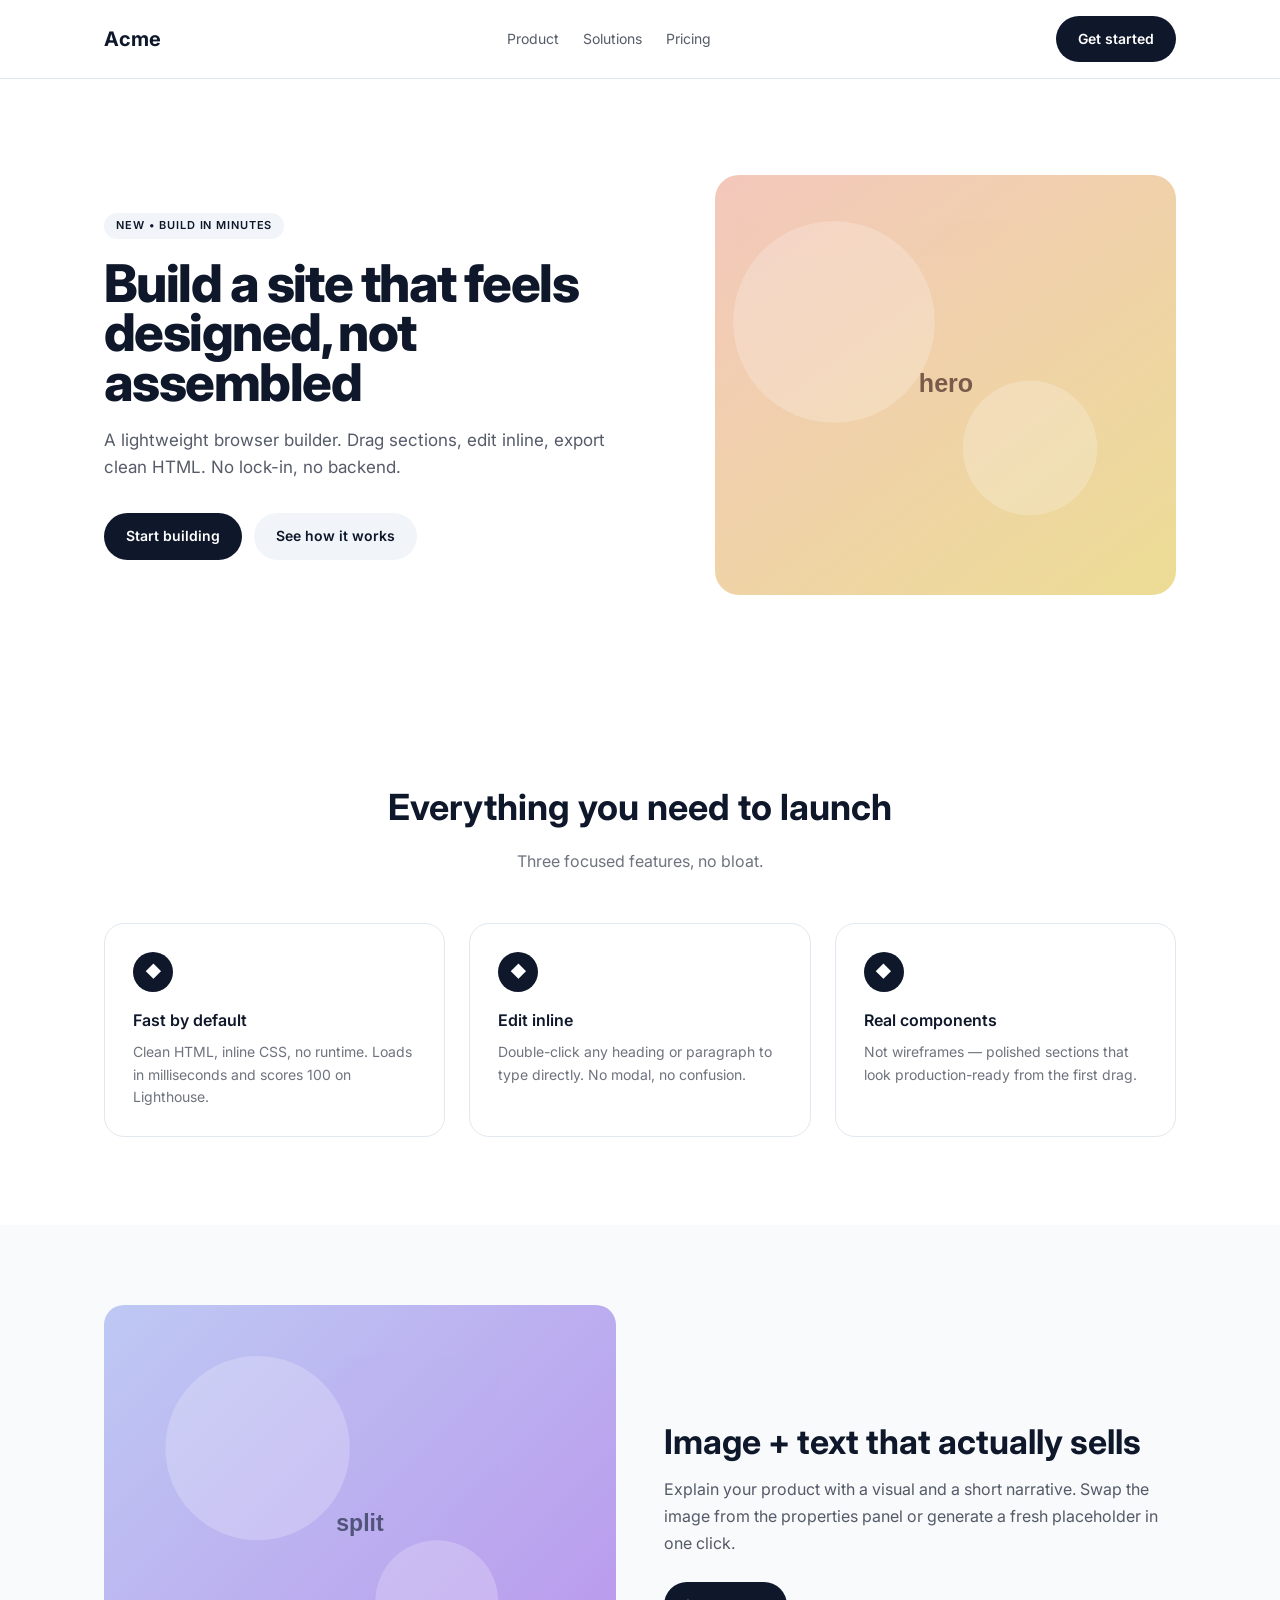
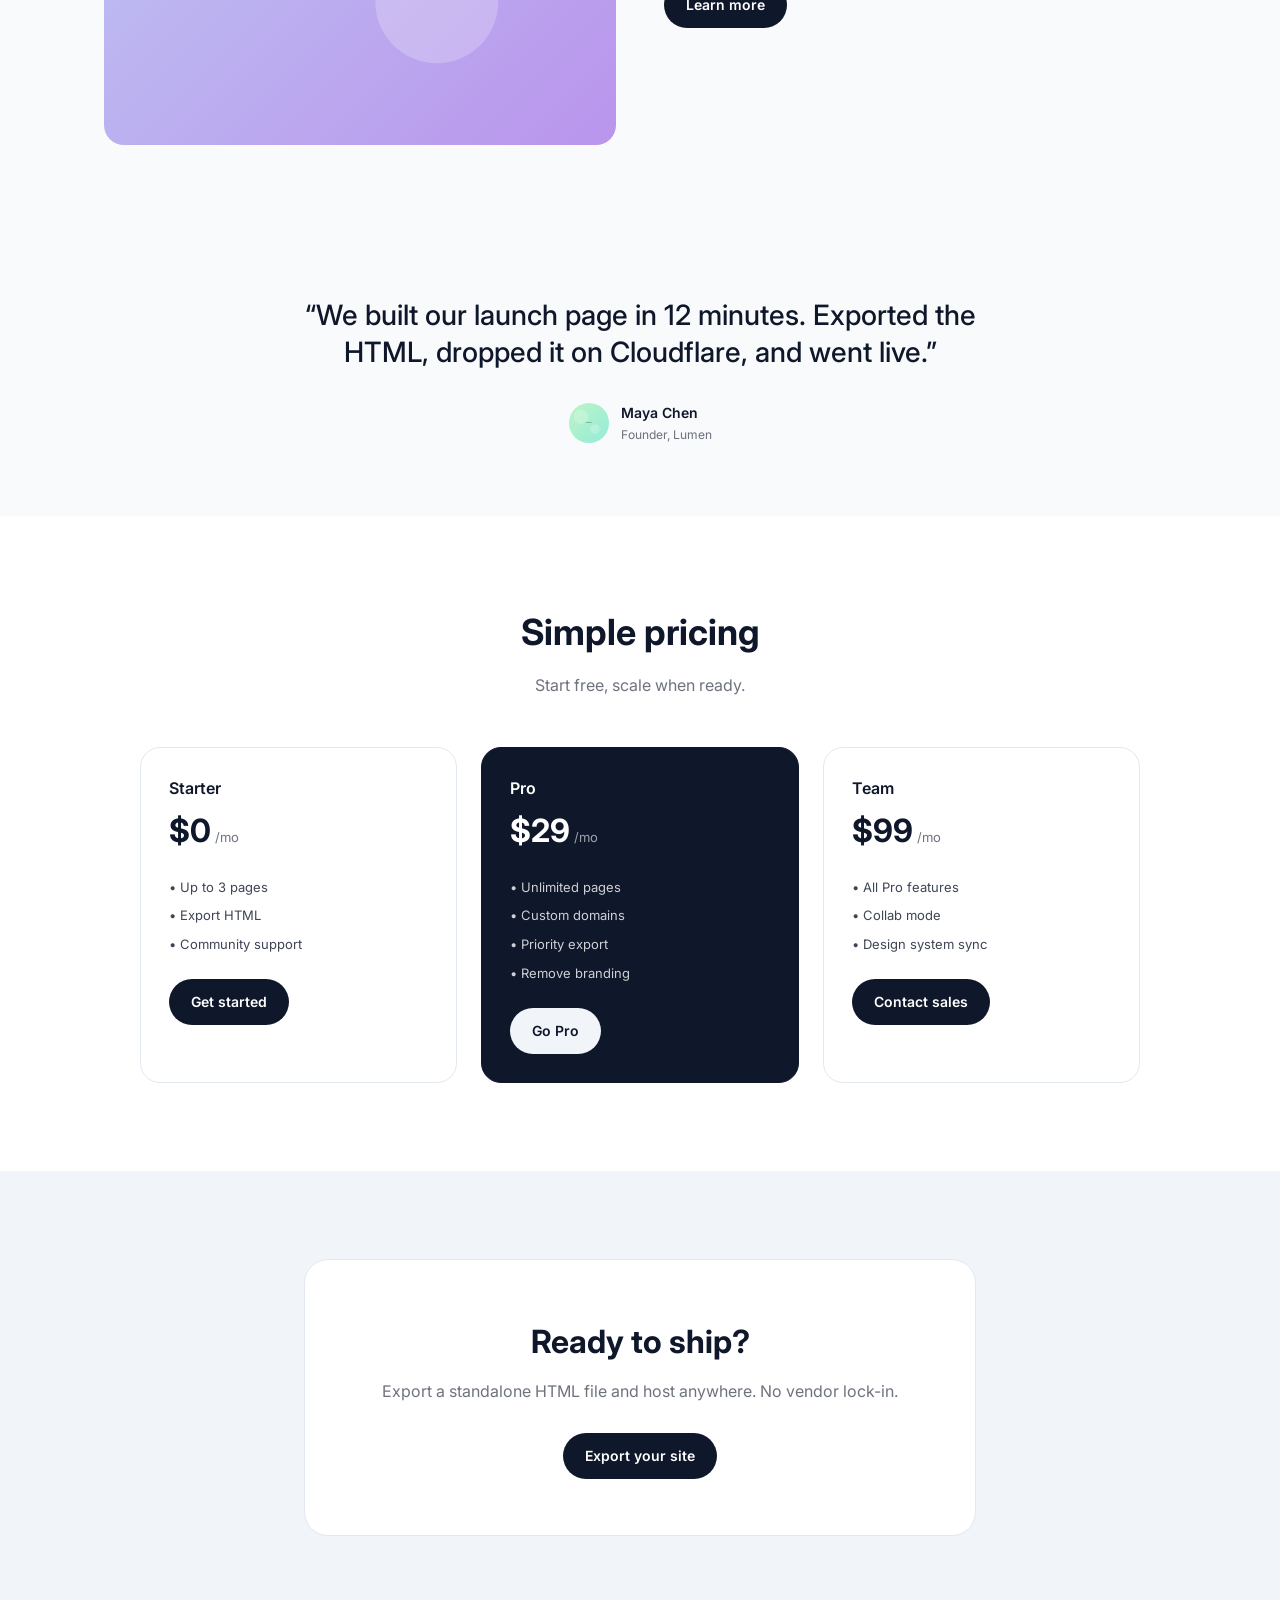
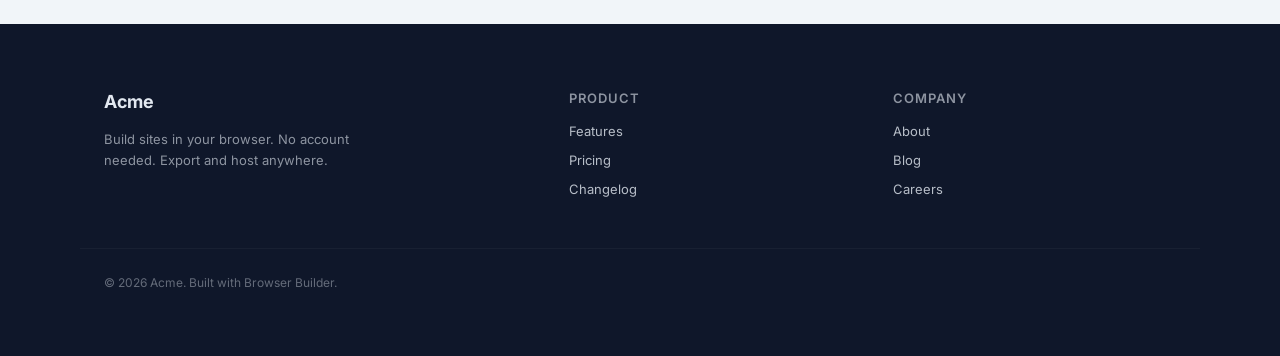
==== index.html @ eb24d0b0 "Link index.js script to index.html" ====
<!DOCTYPE html>
<html lang="en">
<head>
<meta charset="UTF-8"><meta name="viewport" content="width=device-width, initial-scale=1">
<title>Acme</title>
<link href="https://fonts.googleapis.com/css2?family=Inter:wght@400;600;700;800&display=swap" rel="stylesheet">
<style>
*{box-sizing:border-box} body{margin:0;font-family:Inter, system-ui, -apple-system, sans-serif;color:#0f172a;background:#fff;line-height:1.6;-webkit-font-smoothing:antialiased}
img{max-width:100%} a{color:inherit;text-decoration:none}
@media(max-width:768px){ .grid-2{grid-template-columns:1fr !important} .grid-3{grid-template-columns:1fr !important} }
</style>
</head>
<body>
<header style="background:#ffffff;color:#0f172a;padding:0px 0;border-bottom:1px solid #e2e8f0"><div style="max-width:1120px;margin:0 auto;padding:16px 24px;display:flex;justify-content:space-between;align-items:center"><div style="font-weight:700;font-size:20px">Acme</div><nav style="display:flex;gap:24px;font-size:14px;opacity:.7"><span>Product</span><span>Solutions</span><span>Pricing</span></nav><a href="#" style="display:inline-flex;align-items:center;justify-content:center;padding:12px 22px;border-radius:999px;font-weight:600;font-size:14px;background:#0f172a;color:#fff">Get started</a></div></header>
<section style="background:#ffffff;color:#0f172a;padding:96px 0"><div style="max-width:1120px;margin:0 auto;padding:0 24px"><div style="display:grid;grid-template-columns:1.1fr 0.9fr;gap:48px;align-items:center" class="grid-2"><div><div style="display:inline-flex;background:#f1f5f9;padding:4px 12px;border-radius:999px;font-size:11px;font-weight:600;letter-spacing:.08em;text-transform:uppercase;margin-bottom:20px">New • Build in minutes</div><h1 style="font-size:52px;line-height:.95;font-weight:800;letter-spacing:-0.03em;margin:0 0 20px">Build a site that feels designed, not assembled</h1><p style="font-size:17px;line-height:1.6;opacity:.7;margin:0 0 32px;max-width:520px">A lightweight browser builder. Drag sections, edit inline, export clean HTML. No lock-in, no backend.</p><div style="display:flex;gap:12px"><a href="#" style="display:inline-flex;align-items:center;justify-content:center;padding:12px 22px;border-radius:999px;font-weight:600;font-size:14px;background:#0f172a;color:#fff">Start building</a><a href="#" style="display:inline-flex;padding:12px 22px;border-radius:999px;background:#f1f5f9;font-weight:600;font-size:14px">See how it works</a></div></div><div><img src="data:image/svg+xml,%3Csvg%20xmlns%3D'http%3A%2F%2Fwww.w3.org%2F2000%2Fsvg'%20width%3D'960'%20height%3D'720'%20viewBox%3D'0%200%20960%20720'%3E%3Cdefs%3E%3ClinearGradient%20id%3D'g'%20x1%3D'0'%20y1%3D'0'%20x2%3D'1'%20y2%3D'1'%3E%3Cstop%20offset%3D'0%25'%20stop-color%3D'hsl(10%2070%25%2085%25)'%2F%3E%3Cstop%20offset%3D'100%25'%20stop-color%3D'hsl(50%2070%25%2075%25)'%2F%3E%3C%2FlinearGradient%3E%3C%2Fdefs%3E%3Crect%20width%3D'960'%20height%3D'720'%20fill%3D'url(%23g)'%2F%3E%3Cg%20opacity%3D'0.22'%3E%3Ccircle%20cx%3D'288'%20cy%3D'251.99999999999997'%20r%3D'172.79999999999998'%20fill%3D'white'%2F%3E%3Ccircle%20cx%3D'624'%20cy%3D'468'%20r%3D'115.19999999999999'%20fill%3D'white'%2F%3E%3C%2Fg%3E%3Ctext%20x%3D'50%25'%20y%3D'50%25'%20dominant-baseline%3D'middle'%20text-anchor%3D'middle'%20font-family%3D'Inter%2C%20sans-serif'%20font-weight%3D'700'%20font-size%3D'43'%20fill%3D'hsl(10%2030%25%2025%25)'%20opacity%3D'0.75'%3Ehero%3C%2Ftext%3E%3C%2Fsvg%3E" alt="Hero" style="width:100%;height:420px;object-fit:cover;border-radius:24px;display:block"></div></div></div></section>
<section style="background:#ffffff;color:#0f172a;padding:88px 0;text-align:center"><div style="max-width:1120px;margin:0 auto;padding:0 24px"><div style="max-width:720px;margin:0 auto 48px"><h2 style="font-size:36px;font-weight:700;margin:0 0 12px">Everything you need to launch</h2><p style="opacity:.6;margin:0">Three focused features, no bloat.</p></div><div style="display:grid;grid-template-columns:repeat(3,1fr);gap:24px" class="grid-3"><div style="border:1px solid #e2e8f0;border-radius:20px;padding:28px;text-align:left;background:#fff"><div style="width:40px;height:40px;border-radius:999px;background:#0f172a;color:#fff;display:flex;align-items:center;justify-content:center;margin-bottom:16px">◆</div><div style="font-weight:600;margin-bottom:8px">Fast by default</div><div style="font-size:14px;line-height:1.6;opacity:.6">Clean HTML, inline CSS, no runtime. Loads in milliseconds and scores 100 on Lighthouse.</div></div><div style="border:1px solid #e2e8f0;border-radius:20px;padding:28px;text-align:left;background:#fff"><div style="width:40px;height:40px;border-radius:999px;background:#0f172a;color:#fff;display:flex;align-items:center;justify-content:center;margin-bottom:16px">◆</div><div style="font-weight:600;margin-bottom:8px">Edit inline</div><div style="font-size:14px;line-height:1.6;opacity:.6">Double-click any heading or paragraph to type directly. No modal, no confusion.</div></div><div style="border:1px solid #e2e8f0;border-radius:20px;padding:28px;text-align:left;background:#fff"><div style="width:40px;height:40px;border-radius:999px;background:#0f172a;color:#fff;display:flex;align-items:center;justify-content:center;margin-bottom:16px">◆</div><div style="font-weight:600;margin-bottom:8px">Real components</div><div style="font-size:14px;line-height:1.6;opacity:.6">Not wireframes — polished sections that look production-ready from the first drag.</div></div></div></div></section>
<section style="background:#f8fafc;color:#0f172a;padding:80px 0"><div style="max-width:1120px;margin:0 auto;padding:0 24px"><div style="display:grid;grid-template-columns:1fr 1fr;gap:48px;align-items:center" class="grid-2"><img src="data:image/svg+xml,%3Csvg%20xmlns%3D'http%3A%2F%2Fwww.w3.org%2F2000%2Fsvg'%20width%3D'800'%20height%3D'800'%20viewBox%3D'0%200%20800%20800'%3E%3Cdefs%3E%3ClinearGradient%20id%3D'g'%20x1%3D'0'%20y1%3D'0'%20x2%3D'1'%20y2%3D'1'%3E%3Cstop%20offset%3D'0%25'%20stop-color%3D'hsl(226%2070%25%2085%25)'%2F%3E%3Cstop%20offset%3D'100%25'%20stop-color%3D'hsl(266%2070%25%2075%25)'%2F%3E%3C%2FlinearGradient%3E%3C%2Fdefs%3E%3Crect%20width%3D'800'%20height%3D'800'%20fill%3D'url(%23g)'%2F%3E%3Cg%20opacity%3D'0.22'%3E%3Ccircle%20cx%3D'240'%20cy%3D'280'%20r%3D'144'%20fill%3D'white'%2F%3E%3Ccircle%20cx%3D'520'%20cy%3D'520'%20r%3D'96'%20fill%3D'white'%2F%3E%3C%2Fg%3E%3Ctext%20x%3D'50%25'%20y%3D'50%25'%20dominant-baseline%3D'middle'%20text-anchor%3D'middle'%20font-family%3D'Inter%2C%20sans-serif'%20font-weight%3D'700'%20font-size%3D'36'%20fill%3D'hsl(226%2030%25%2025%25)'%20opacity%3D'0.75'%3Esplit%3C%2Ftext%3E%3C%2Fsvg%3E" alt="Image + text that actually sells" style="width:100%;height:440px;object-fit:cover;border-radius:20px"><div><h2 style="font-size:34px;font-weight:700;line-height:1.1;margin:0 0 16px">Image + text that actually sells</h2><p style="font-size:16px;line-height:1.7;opacity:.7;margin:0 0 24px">Explain your product with a visual and a short narrative. Swap the image from the properties panel or generate a fresh placeholder in one click.</p><a href="#" style="display:inline-flex;align-items:center;justify-content:center;padding:12px 22px;border-radius:999px;font-weight:600;font-size:14px;background:#0f172a;color:#fff">Learn more</a></div></div></div></section>
<section style="background:#f8fafc;color:#0f172a;padding:72px 0;text-align:center"><div style="max-width:720px;margin:0 auto;padding:0 24px"><div style="font-size:28px;line-height:1.3;font-weight:500;margin-bottom:32px">“We built our launch page in 12 minutes. Exported the HTML, dropped it on Cloudflare, and went live.”</div><div style="display:flex;align-items:center;justify-content:center;gap:12px"><img src="data:image/svg+xml,%3Csvg%20xmlns%3D'http%3A%2F%2Fwww.w3.org%2F2000%2Fsvg'%20width%3D'200'%20height%3D'200'%20viewBox%3D'0%200%20200%20200'%3E%3Cdefs%3E%3ClinearGradient%20id%3D'g'%20x1%3D'0'%20y1%3D'0'%20x2%3D'1'%20y2%3D'1'%3E%3Cstop%20offset%3D'0%25'%20stop-color%3D'hsl(128%2070%25%2085%25)'%2F%3E%3Cstop%20offset%3D'100%25'%20stop-color%3D'hsl(168%2070%25%2075%25)'%2F%3E%3C%2FlinearGradient%3E%3C%2Fdefs%3E%3Crect%20width%3D'200'%20height%3D'200'%20fill%3D'url(%23g)'%2F%3E%3Cg%20opacity%3D'0.22'%3E%3Ccircle%20cx%3D'60'%20cy%3D'70'%20r%3D'36'%20fill%3D'white'%2F%3E%3Ccircle%20cx%3D'130'%20cy%3D'130'%20r%3D'24'%20fill%3D'white'%2F%3E%3C%2Fg%3E%3Ctext%20x%3D'50%25'%20y%3D'50%25'%20dominant-baseline%3D'middle'%20text-anchor%3D'middle'%20font-family%3D'Inter%2C%20sans-serif'%20font-weight%3D'700'%20font-size%3D'9'%20fill%3D'hsl(128%2030%25%2025%25)'%20opacity%3D'0.75'%3Eavatar1%3C%2Ftext%3E%3C%2Fsvg%3E" style="width:40px;height:40px;border-radius:999px;object-fit:cover"><div style="text-align:left"><div style="font-weight:600;font-size:14px">Maya Chen</div><div style="font-size:12px;opacity:.6">Founder, Lumen</div></div></div></div></section>
<section style="background:#ffffff;color:#0f172a;padding:88px 0;text-align:center"><div style="max-width:1120px;margin:0 auto;padding:0 24px"><div style="max-width:640px;margin:0 auto 48px"><h2 style="font-size:36px;font-weight:700;margin:0 0 12px">Simple pricing</h2><p style="opacity:.6;margin:0">Start free, scale when ready.</p></div><div style="display:grid;grid-template-columns:repeat(3,1fr);gap:24px;max-width:1000px;margin:0 auto" class="grid-3"><div style="border-radius:20px;border:1px solid #e2e8f0;padding:28px;text-align:left;background:#fff"><div style="font-weight:600;margin-bottom:4px">Starter</div><div style="display:flex;align-items:baseline;gap:4px;margin-bottom:20px"><span style="font-size:32px;font-weight:700">$0</span><span style="font-size:13px;opacity:.6">/mo</span></div><ul style="list-style:none;padding:0;margin:0 0 24px;display:grid;gap:8px"><li style="font-size:13px;display:flex;gap:8px;opacity:.8">• Up to 3 pages</li><li style="font-size:13px;display:flex;gap:8px;opacity:.8">• Export HTML</li><li style="font-size:13px;display:flex;gap:8px;opacity:.8">• Community support</li></ul><a href="#" style="display:inline-flex;align-items:center;justify-content:center;padding:12px 22px;border-radius:999px;font-weight:600;font-size:14px;background:#0f172a;color:#fff">Get started</a></div><div style="border-radius:20px;border:1px solid #0f172a;padding:28px;text-align:left;background:#0f172a;color:#fff"><div style="font-weight:600;margin-bottom:4px">Pro</div><div style="display:flex;align-items:baseline;gap:4px;margin-bottom:20px"><span style="font-size:32px;font-weight:700">$29</span><span style="font-size:13px;opacity:.6">/mo</span></div><ul style="list-style:none;padding:0;margin:0 0 24px;display:grid;gap:8px"><li style="font-size:13px;display:flex;gap:8px;opacity:.8">• Unlimited pages</li><li style="font-size:13px;display:flex;gap:8px;opacity:.8">• Custom domains</li><li style="font-size:13px;display:flex;gap:8px;opacity:.8">• Priority export</li><li style="font-size:13px;display:flex;gap:8px;opacity:.8">• Remove branding</li></ul><a href="#" style="display:inline-flex;align-items:center;justify-content:center;padding:12px 22px;border-radius:999px;font-weight:600;font-size:14px;background:#f1f5f9;color:#0f172a">Go Pro</a></div><div style="border-radius:20px;border:1px solid #e2e8f0;padding:28px;text-align:left;background:#fff"><div style="font-weight:600;margin-bottom:4px">Team</div><div style="display:flex;align-items:baseline;gap:4px;margin-bottom:20px"><span style="font-size:32px;font-weight:700">$99</span><span style="font-size:13px;opacity:.6">/mo</span></div><ul style="list-style:none;padding:0;margin:0 0 24px;display:grid;gap:8px"><li style="font-size:13px;display:flex;gap:8px;opacity:.8">• All Pro features</li><li style="font-size:13px;display:flex;gap:8px;opacity:.8">• Collab mode</li><li style="font-size:13px;display:flex;gap:8px;opacity:.8">• Design system sync</li></ul><a href="#" style="display:inline-flex;align-items:center;justify-content:center;padding:12px 22px;border-radius:999px;font-weight:600;font-size:14px;background:#0f172a;color:#fff">Contact sales</a></div></div></div></section>
<section style="background:#f1f5f9;color:#0f172a;padding:88px 0;text-align:center"><div style="max-width:720px;margin:0 auto;padding:0 24px"><div style="border:1px solid #e2e8f0;background:#fff;border-radius:24px;padding:56px 40px"><h2 style="font-size:32px;font-weight:700;margin:0 0 12px">Ready to ship?</h2><p style="opacity:.6;margin:0 0 28px">Export a standalone HTML file and host anywhere. No vendor lock-in.</p><a href="#" style="display:inline-flex;align-items:center;justify-content:center;padding:12px 22px;border-radius:999px;font-weight:600;font-size:14px;background:#0f172a;color:#fff">Export your site</a></div></div></section>
<footer style="background:#0f172a;color:#e2e8f0;padding:64px 0"><div style="max-width:1120px;margin:0 auto;padding:0 24px;display:grid;grid-template-columns:1.2fr .8fr .8fr;gap:40px"><div><div style="font-weight:700;font-size:18px;margin-bottom:12px">Acme</div><div style="font-size:13px;opacity:.6;max-width:300px;line-height:1.6">Build sites in your browser. No account needed. Export and host anywhere.</div></div><div><div style="font-weight:600;font-size:13px;text-transform:uppercase;letter-spacing:.08em;opacity:.6;margin-bottom:12px">Product</div><div style="font-size:13px;opacity:.8;display:grid;gap:8px"><span>Features</span><span>Pricing</span><span>Changelog</span></div></div><div><div style="font-weight:600;font-size:13px;text-transform:uppercase;letter-spacing:.08em;opacity:.6;margin-bottom:12px">Company</div><div style="font-size:13px;opacity:.8;display:grid;gap:8px"><span>About</span><span>Blog</span><span>Careers</span></div></div></div><div style="max-width:1120px;margin:0 auto;padding:24px 24px 0;margin-top:48px;border-top:1px solid rgba(255,255,255,.1);font-size:12px;opacity:.4">© 2026 Acme. Built with Browser Builder.</div></footer>
<script src="index.js"></script>
</body>
</html>
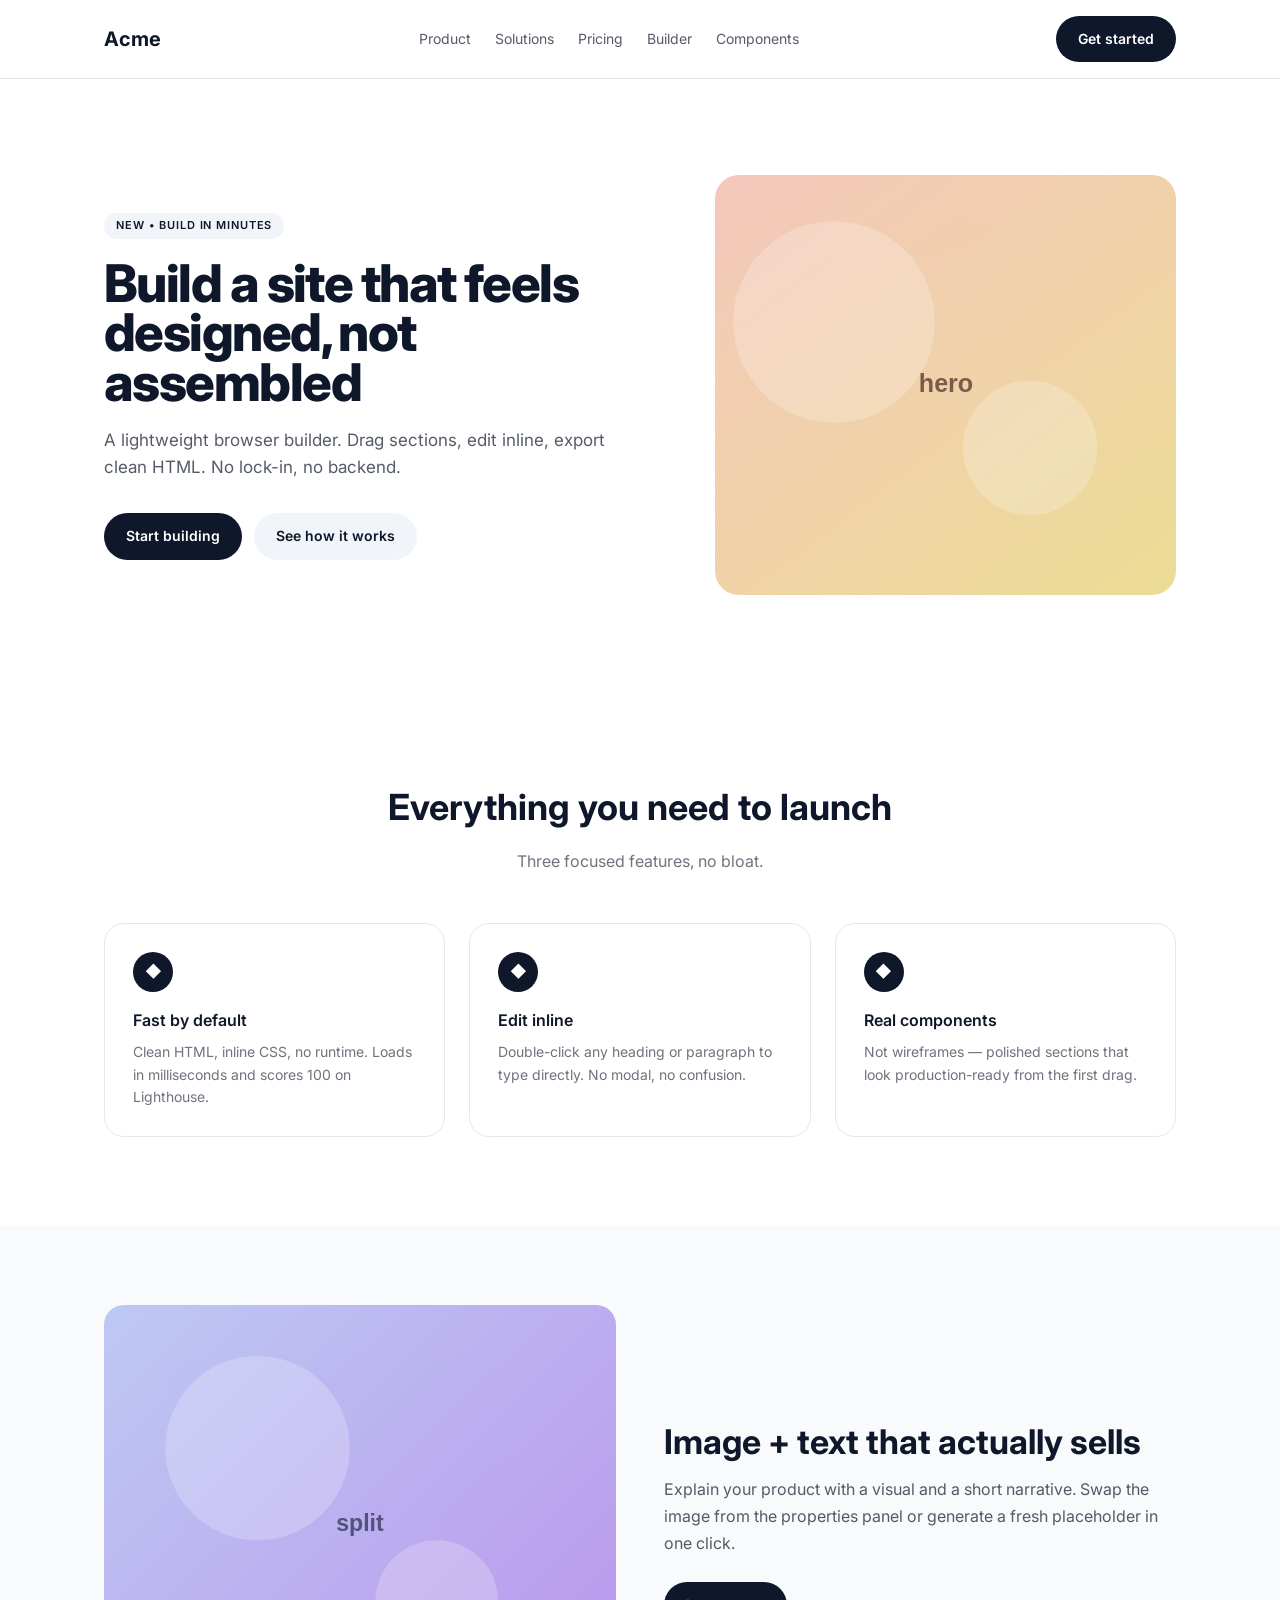
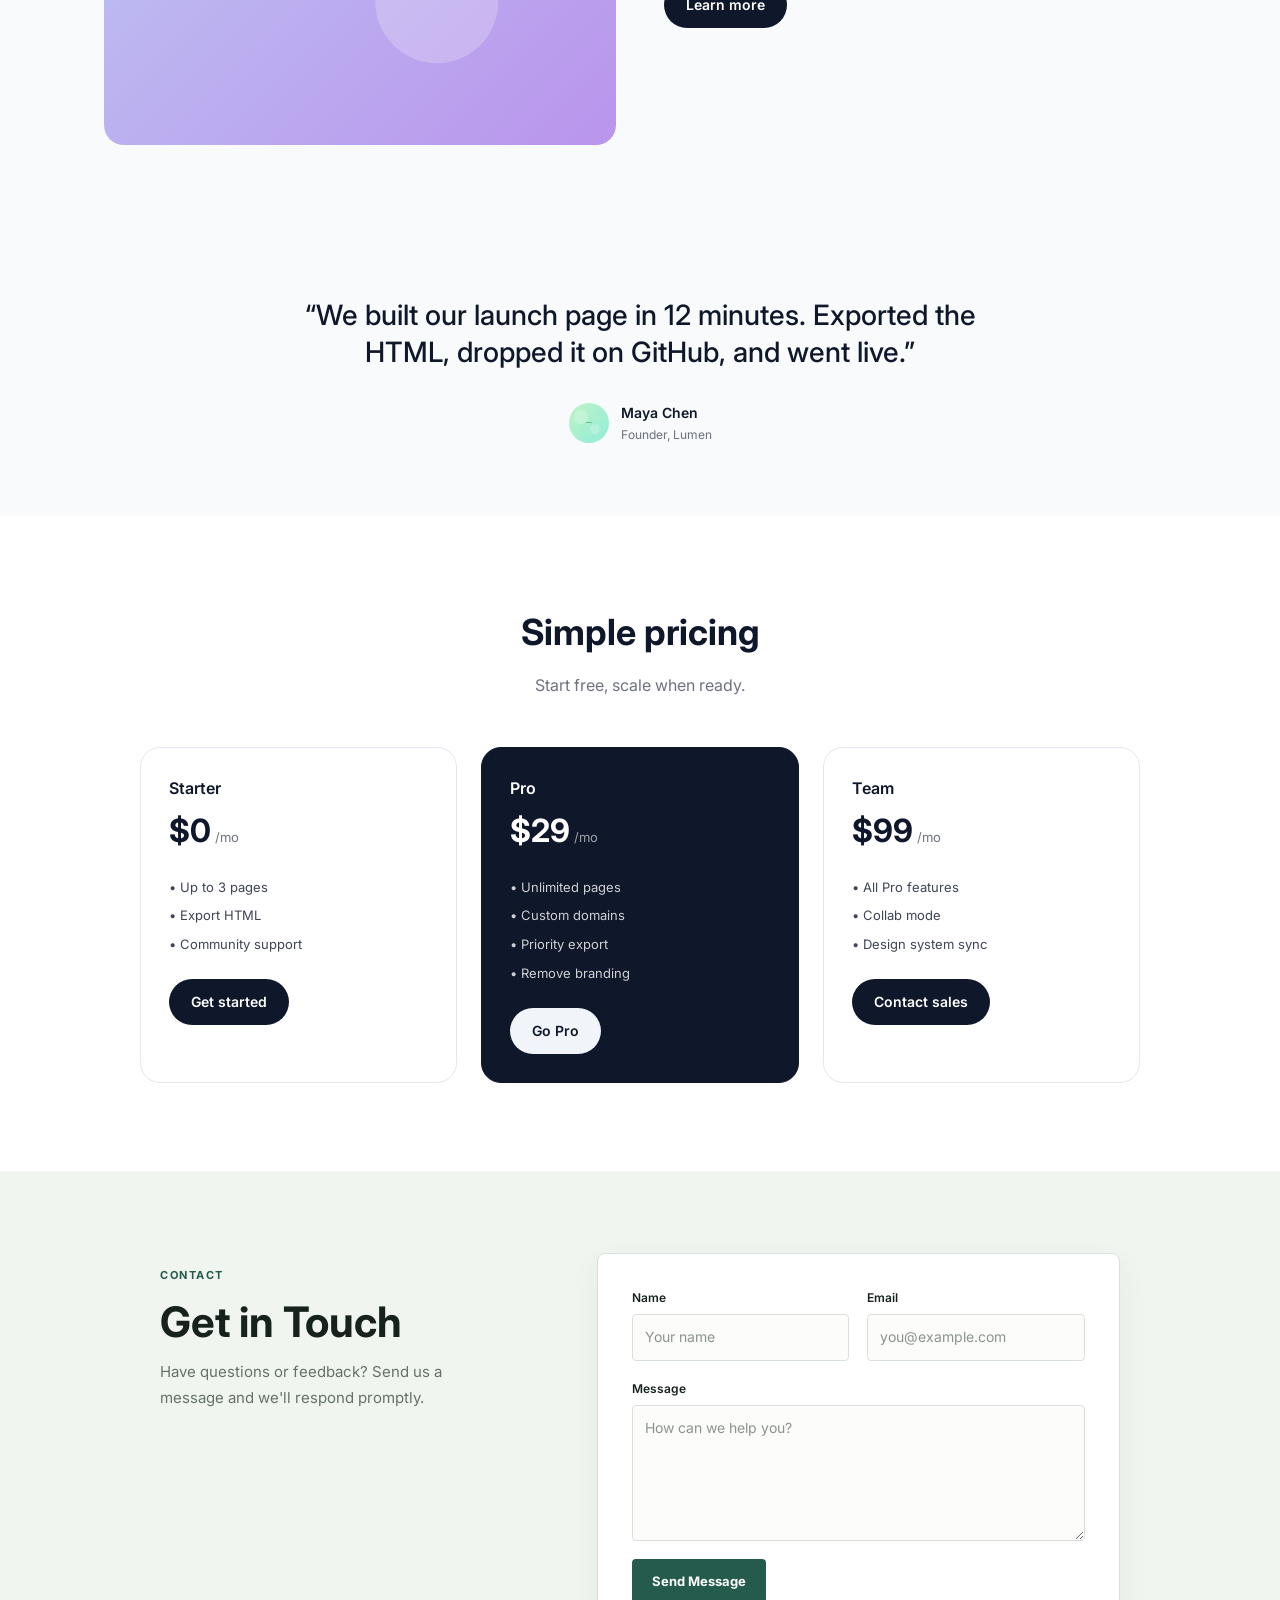
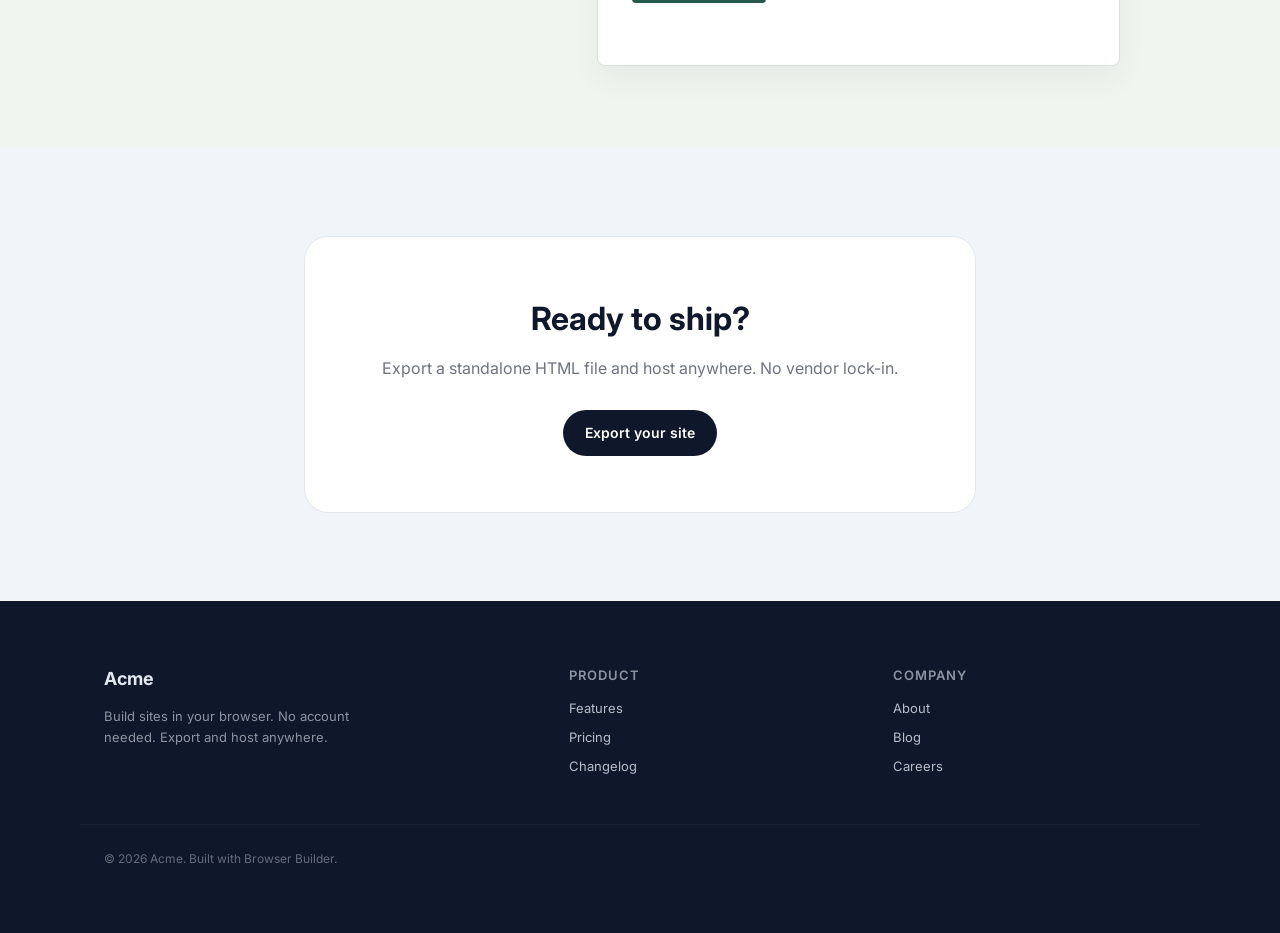
==== commit 9004280d: "Add contact form to landing page" ====
--- a/index.html
+++ b/index.html
@@ -2,8 +2,9 @@
 <html lang="en">
 <head>
 <meta charset="UTF-8"><meta name="viewport" content="width=device-width, initial-scale=1">
-<title>Acme</title>
+<title>Morning Light Solutions Web Builder</title>
 <link href="https://fonts.googleapis.com/css2?family=Inter:wght@400;600;700;800&display=swap" rel="stylesheet">
+<link rel="stylesheet" href="index.css">
 <style>
 *{box-sizing:border-box} body{margin:0;font-family:Inter, system-ui, -apple-system, sans-serif;color:#0f172a;background:#fff;line-height:1.6;-webkit-font-smoothing:antialiased}
 img{max-width:100%} a{color:inherit;text-decoration:none}
@@ -15,8 +16,33 @@
 <section style="background:#ffffff;color:#0f172a;padding:96px 0"><div style="max-width:1120px;margin:0 auto;padding:0 24px"><div style="display:grid;grid-template-columns:1.1fr 0.9fr;gap:48px;align-items:center" class="grid-2"><div><div style="display:inline-flex;background:#f1f5f9;padding:4px 12px;border-radius:999px;font-size:11px;font-weight:600;letter-spacing:.08em;text-transform:uppercase;margin-bottom:20px">New • Build in minutes</div><h1 style="font-size:52px;line-height:.95;font-weight:800;letter-spacing:-0.03em;margin:0 0 20px">Build a site that feels designed, not assembled</h1><p style="font-size:17px;line-height:1.6;opacity:.7;margin:0 0 32px;max-width:520px">A lightweight browser builder. Drag sections, edit inline, export clean HTML. No lock-in, no backend.</p><div style="display:flex;gap:12px"><a href="#" style="display:inline-flex;align-items:center;justify-content:center;padding:12px 22px;border-radius:999px;font-weight:600;font-size:14px;background:#0f172a;color:#fff">Start building</a><a href="#" style="display:inline-flex;padding:12px 22px;border-radius:999px;background:#f1f5f9;font-weight:600;font-size:14px">See how it works</a></div></div><div><img src="data:image/svg+xml,%3Csvg%20xmlns%3D'http%3A%2F%2Fwww.w3.org%2F2000%2Fsvg'%20width%3D'960'%20height%3D'720'%20viewBox%3D'0%200%20960%20720'%3E%3Cdefs%3E%3ClinearGradient%20id%3D'g'%20x1%3D'0'%20y1%3D'0'%20x2%3D'1'%20y2%3D'1'%3E%3Cstop%20offset%3D'0%25'%20stop-color%3D'hsl(10%2070%25%2085%25)'%2F%3E%3Cstop%20offset%3D'100%25'%20stop-color%3D'hsl(50%2070%25%2075%25)'%2F%3E%3C%2FlinearGradient%3E%3C%2Fdefs%3E%3Crect%20width%3D'960'%20height%3D'720'%20fill%3D'url(%23g)'%2F%3E%3Cg%20opacity%3D'0.22'%3E%3Ccircle%20cx%3D'288'%20cy%3D'251.99999999999997'%20r%3D'172.79999999999998'%20fill%3D'white'%2F%3E%3Ccircle%20cx%3D'624'%20cy%3D'468'%20r%3D'115.19999999999999'%20fill%3D'white'%2F%3E%3C%2Fg%3E%3Ctext%20x%3D'50%25'%20y%3D'50%25'%20dominant-baseline%3D'middle'%20text-anchor%3D'middle'%20font-family%3D'Inter%2C%20sans-serif'%20font-weight%3D'700'%20font-size%3D'43'%20fill%3D'hsl(10%2030%25%2025%25)'%20opacity%3D'0.75'%3Ehero%3C%2Ftext%3E%3C%2Fsvg%3E" alt="Hero" style="width:100%;height:420px;object-fit:cover;border-radius:24px;display:block"></div></div></div></section>
 <section style="background:#ffffff;color:#0f172a;padding:88px 0;text-align:center"><div style="max-width:1120px;margin:0 auto;padding:0 24px"><div style="max-width:720px;margin:0 auto 48px"><h2 style="font-size:36px;font-weight:700;margin:0 0 12px">Everything you need to launch</h2><p style="opacity:.6;margin:0">Three focused features, no bloat.</p></div><div style="display:grid;grid-template-columns:repeat(3,1fr);gap:24px" class="grid-3"><div style="border:1px solid #e2e8f0;border-radius:20px;padding:28px;text-align:left;background:#fff"><div style="width:40px;height:40px;border-radius:999px;background:#0f172a;color:#fff;display:flex;align-items:center;justify-content:center;margin-bottom:16px">◆</div><div style="font-weight:600;margin-bottom:8px">Fast by default</div><div style="font-size:14px;line-height:1.6;opacity:.6">Clean HTML, inline CSS, no runtime. Loads in milliseconds and scores 100 on Lighthouse.</div></div><div style="border:1px solid #e2e8f0;border-radius:20px;padding:28px;text-align:left;background:#fff"><div style="width:40px;height:40px;border-radius:999px;background:#0f172a;color:#fff;display:flex;align-items:center;justify-content:center;margin-bottom:16px">◆</div><div style="font-weight:600;margin-bottom:8px">Edit inline</div><div style="font-size:14px;line-height:1.6;opacity:.6">Double-click any heading or paragraph to type directly. No modal, no confusion.</div></div><div style="border:1px solid #e2e8f0;border-radius:20px;padding:28px;text-align:left;background:#fff"><div style="width:40px;height:40px;border-radius:999px;background:#0f172a;color:#fff;display:flex;align-items:center;justify-content:center;margin-bottom:16px">◆</div><div style="font-weight:600;margin-bottom:8px">Real components</div><div style="font-size:14px;line-height:1.6;opacity:.6">Not wireframes — polished sections that look production-ready from the first drag.</div></div></div></div></section>
 <section style="background:#f8fafc;color:#0f172a;padding:80px 0"><div style="max-width:1120px;margin:0 auto;padding:0 24px"><div style="display:grid;grid-template-columns:1fr 1fr;gap:48px;align-items:center" class="grid-2"><img src="data:image/svg+xml,%3Csvg%20xmlns%3D'http%3A%2F%2Fwww.w3.org%2F2000%2Fsvg'%20width%3D'800'%20height%3D'800'%20viewBox%3D'0%200%20800%20800'%3E%3Cdefs%3E%3ClinearGradient%20id%3D'g'%20x1%3D'0'%20y1%3D'0'%20x2%3D'1'%20y2%3D'1'%3E%3Cstop%20offset%3D'0%25'%20stop-color%3D'hsl(226%2070%25%2085%25)'%2F%3E%3Cstop%20offset%3D'100%25'%20stop-color%3D'hsl(266%2070%25%2075%25)'%2F%3E%3C%2FlinearGradient%3E%3C%2Fdefs%3E%3Crect%20width%3D'800'%20height%3D'800'%20fill%3D'url(%23g)'%2F%3E%3Cg%20opacity%3D'0.22'%3E%3Ccircle%20cx%3D'240'%20cy%3D'280'%20r%3D'144'%20fill%3D'white'%2F%3E%3Ccircle%20cx%3D'520'%20cy%3D'520'%20r%3D'96'%20fill%3D'white'%2F%3E%3C%2Fg%3E%3Ctext%20x%3D'50%25'%20y%3D'50%25'%20dominant-baseline%3D'middle'%20text-anchor%3D'middle'%20font-family%3D'Inter%2C%20sans-serif'%20font-weight%3D'700'%20font-size%3D'36'%20fill%3D'hsl(226%2030%25%2025%25)'%20opacity%3D'0.75'%3Esplit%3C%2Ftext%3E%3C%2Fsvg%3E" alt="Image + text that actually sells" style="width:100%;height:440px;object-fit:cover;border-radius:20px"><div><h2 style="font-size:34px;font-weight:700;line-height:1.1;margin:0 0 16px">Image + text that actually sells</h2><p style="font-size:16px;line-height:1.7;opacity:.7;margin:0 0 24px">Explain your product with a visual and a short narrative. Swap the image from the properties panel or generate a fresh placeholder in one click.</p><a href="#" style="display:inline-flex;align-items:center;justify-content:center;padding:12px 22px;border-radius:999px;font-weight:600;font-size:14px;background:#0f172a;color:#fff">Learn more</a></div></div></div></section>
-<section style="background:#f8fafc;color:#0f172a;padding:72px 0;text-align:center"><div style="max-width:720px;margin:0 auto;padding:0 24px"><div style="font-size:28px;line-height:1.3;font-weight:500;margin-bottom:32px">“We built our launch page in 12 minutes. Exported the HTML, dropped it on Cloudflare, and went live.”</div><div style="display:flex;align-items:center;justify-content:center;gap:12px"><img src="data:image/svg+xml,%3Csvg%20xmlns%3D'http%3A%2F%2Fwww.w3.org%2F2000%2Fsvg'%20width%3D'200'%20height%3D'200'%20viewBox%3D'0%200%20200%20200'%3E%3Cdefs%3E%3ClinearGradient%20id%3D'g'%20x1%3D'0'%20y1%3D'0'%20x2%3D'1'%20y2%3D'1'%3E%3Cstop%20offset%3D'0%25'%20stop-color%3D'hsl(128%2070%25%2085%25)'%2F%3E%3Cstop%20offset%3D'100%25'%20stop-color%3D'hsl(168%2070%25%2075%25)'%2F%3E%3C%2FlinearGradient%3E%3C%2Fdefs%3E%3Crect%20width%3D'200'%20height%3D'200'%20fill%3D'url(%23g)'%2F%3E%3Cg%20opacity%3D'0.22'%3E%3Ccircle%20cx%3D'60'%20cy%3D'70'%20r%3D'36'%20fill%3D'white'%2F%3E%3Ccircle%20cx%3D'130'%20cy%3D'130'%20r%3D'24'%20fill%3D'white'%2F%3E%3C%2Fg%3E%3Ctext%20x%3D'50%25'%20y%3D'50%25'%20dominant-baseline%3D'middle'%20text-anchor%3D'middle'%20font-family%3D'Inter%2C%20sans-serif'%20font-weight%3D'700'%20font-size%3D'9'%20fill%3D'hsl(128%2030%25%2025%25)'%20opacity%3D'0.75'%3Eavatar1%3C%2Ftext%3E%3C%2Fsvg%3E" style="width:40px;height:40px;border-radius:999px;object-fit:cover"><div style="text-align:left"><div style="font-weight:600;font-size:14px">Maya Chen</div><div style="font-size:12px;opacity:.6">Founder, Lumen</div></div></div></div></section>
+<section style="background:#f8fafc;color:#0f172a;padding:72px 0;text-align:center"><div style="max-width:720px;margin:0 auto;padding:0 24px"><div style="font-size:28px;line-height:1.3;font-weight:500;margin-bottom:32px">“We built our launch page in 12 minutes. Exported the HTML, dropped it on GitHub, and went live.”</div><div style="display:flex;align-items:center;justify-content:center;gap:12px"><img src="data:image/svg+xml,%3Csvg%20xmlns%3D'http%3A%2F%2Fwww.w3.org%2F2000%2Fsvg'%20width%3D'200'%20height%3D'200'%20viewBox%3D'0%200%20200%20200'%3E%3Cdefs%3E%3ClinearGradient%20id%3D'g'%20x1%3D'0'%20y1%3D'0'%20x2%3D'1'%20y2%3D'1'%3E%3Cstop%20offset%3D'0%25'%20stop-color%3D'hsl(128%2070%25%2085%25)'%2F%3E%3Cstop%20offset%3D'100%25'%20stop-color%3D'hsl(168%2070%25%2075%25)'%2F%3E%3C%2FlinearGradient%3E%3C%2Fdefs%3E%3Crect%20width%3D'200'%20height%3D'200'%20fill%3D'url(%23g)'%2F%3E%3Cg%20opacity%3D'0.22'%3E%3Ccircle%20cx%3D'60'%20cy%3D'70'%20r%3D'36'%20fill%3D'white'%2F%3E%3Ccircle%20cx%3D'130'%20cy%3D'130'%20r%3D'24'%20fill%3D'white'%2F%3E%3C%2Fg%3E%3Ctext%20x%3D'50%25'%20y%3D'50%25'%20dominant-baseline%3D'middle'%20text-anchor%3D'middle'%20font-family%3D'Inter%2C%20sans-serif'%20font-weight%3D'700'%20font-size%3D'9'%20fill%3D'hsl(128%2030%25%2025%25)'%20opacity%3D'0.75'%3Eavatar1%3C%2Ftext%3E%3C%2Fsvg%3E" style="width:40px;height:40px;border-radius:999px;object-fit:cover"><div style="text-align:left"><div style="font-weight:600;font-size:14px">Maya Chen</div><div style="font-size:12px;opacity:.6">Founder, Lumen</div></div></div></div></section>
 <section style="background:#ffffff;color:#0f172a;padding:88px 0;text-align:center"><div style="max-width:1120px;margin:0 auto;padding:0 24px"><div style="max-width:640px;margin:0 auto 48px"><h2 style="font-size:36px;font-weight:700;margin:0 0 12px">Simple pricing</h2><p style="opacity:.6;margin:0">Start free, scale when ready.</p></div><div style="display:grid;grid-template-columns:repeat(3,1fr);gap:24px;max-width:1000px;margin:0 auto" class="grid-3"><div style="border-radius:20px;border:1px solid #e2e8f0;padding:28px;text-align:left;background:#fff"><div style="font-weight:600;margin-bottom:4px">Starter</div><div style="display:flex;align-items:baseline;gap:4px;margin-bottom:20px"><span style="font-size:32px;font-weight:700">$0</span><span style="font-size:13px;opacity:.6">/mo</span></div><ul style="list-style:none;padding:0;margin:0 0 24px;display:grid;gap:8px"><li style="font-size:13px;display:flex;gap:8px;opacity:.8">• Up to 3 pages</li><li style="font-size:13px;display:flex;gap:8px;opacity:.8">• Export HTML</li><li style="font-size:13px;display:flex;gap:8px;opacity:.8">• Community support</li></ul><a href="#" style="display:inline-flex;align-items:center;justify-content:center;padding:12px 22px;border-radius:999px;font-weight:600;font-size:14px;background:#0f172a;color:#fff">Get started</a></div><div style="border-radius:20px;border:1px solid #0f172a;padding:28px;text-align:left;background:#0f172a;color:#fff"><div style="font-weight:600;margin-bottom:4px">Pro</div><div style="display:flex;align-items:baseline;gap:4px;margin-bottom:20px"><span style="font-size:32px;font-weight:700">$29</span><span style="font-size:13px;opacity:.6">/mo</span></div><ul style="list-style:none;padding:0;margin:0 0 24px;display:grid;gap:8px"><li style="font-size:13px;display:flex;gap:8px;opacity:.8">• Unlimited pages</li><li style="font-size:13px;display:flex;gap:8px;opacity:.8">• Custom domains</li><li style="font-size:13px;display:flex;gap:8px;opacity:.8">• Priority export</li><li style="font-size:13px;display:flex;gap:8px;opacity:.8">• Remove branding</li></ul><a href="#" style="display:inline-flex;align-items:center;justify-content:center;padding:12px 22px;border-radius:999px;font-weight:600;font-size:14px;background:#f1f5f9;color:#0f172a">Go Pro</a></div><div style="border-radius:20px;border:1px solid #e2e8f0;padding:28px;text-align:left;background:#fff"><div style="font-weight:600;margin-bottom:4px">Team</div><div style="display:flex;align-items:baseline;gap:4px;margin-bottom:20px"><span style="font-size:32px;font-weight:700">$99</span><span style="font-size:13px;opacity:.6">/mo</span></div><ul style="list-style:none;padding:0;margin:0 0 24px;display:grid;gap:8px"><li style="font-size:13px;display:flex;gap:8px;opacity:.8">• All Pro features</li><li style="font-size:13px;display:flex;gap:8px;opacity:.8">• Collab mode</li><li style="font-size:13px;display:flex;gap:8px;opacity:.8">• Design system sync</li></ul><a href="#" style="display:inline-flex;align-items:center;justify-content:center;padding:12px 22px;border-radius:999px;font-weight:600;font-size:14px;background:#0f172a;color:#fff">Contact sales</a></div></div></div></section>
+<section class="contact-section" id="contact">
+	<div class="contact-container">
+		<div class="contact-header">
+			<p class="contact-kicker">CONTACT</p>
+			<h2>Get in Touch</h2>
+			<p>Have questions or feedback? Send us a message and we'll respond promptly.</p>
+		</div>
+		<form class="contact-form" id="contactForm">
+			<div class="form-group">
+				<label for="name">Name</label>
+				<input type="text" id="name" name="name" placeholder="Your name" autocomplete="name" required>
+			</div>
+			<div class="form-group">
+				<label for="email">Email</label>
+				<input type="email" id="email" name="email" placeholder="you@example.com" autocomplete="email" required>
+			</div>
+			<div class="form-group form-message">
+				<label for="message">Message</label>
+				<textarea id="message" name="message" rows="5" placeholder="How can we help you?" required></textarea>
+			</div>
+			<button type="submit" class="submit-btn">Send Message</button>
+			<p class="contact-status" id="contactStatus" role="status" aria-live="polite"></p>
+		</form>
+	</div>
+</section>
 <section style="background:#f1f5f9;color:#0f172a;padding:88px 0;text-align:center"><div style="max-width:720px;margin:0 auto;padding:0 24px"><div style="border:1px solid #e2e8f0;background:#fff;border-radius:24px;padding:56px 40px"><h2 style="font-size:32px;font-weight:700;margin:0 0 12px">Ready to ship?</h2><p style="opacity:.6;margin:0 0 28px">Export a standalone HTML file and host anywhere. No vendor lock-in.</p><a href="#" style="display:inline-flex;align-items:center;justify-content:center;padding:12px 22px;border-radius:999px;font-weight:600;font-size:14px;background:#0f172a;color:#fff">Export your site</a></div></div></section>
 <footer style="background:#0f172a;color:#e2e8f0;padding:64px 0"><div style="max-width:1120px;margin:0 auto;padding:0 24px;display:grid;grid-template-columns:1.2fr .8fr .8fr;gap:40px"><div><div style="font-weight:700;font-size:18px;margin-bottom:12px">Acme</div><div style="font-size:13px;opacity:.6;max-width:300px;line-height:1.6">Build sites in your browser. No account needed. Export and host anywhere.</div></div><div><div style="font-weight:600;font-size:13px;text-transform:uppercase;letter-spacing:.08em;opacity:.6;margin-bottom:12px">Product</div><div style="font-size:13px;opacity:.8;display:grid;gap:8px"><span>Features</span><span>Pricing</span><span>Changelog</span></div></div><div><div style="font-weight:600;font-size:13px;text-transform:uppercase;letter-spacing:.08em;opacity:.6;margin-bottom:12px">Company</div><div style="font-size:13px;opacity:.8;display:grid;gap:8px"><span>About</span><span>Blog</span><span>Careers</span></div></div></div><div style="max-width:1120px;margin:0 auto;padding:24px 24px 0;margin-top:48px;border-top:1px solid rgba(255,255,255,.1);font-size:12px;opacity:.4">© 2026 Acme. Built with Browser Builder.</div></footer>
 <script src="index.js"></script>
--- a/index.css
+++ b/index.css
@@ -0,0 +1,87 @@
+:root {
+	--contact-ink: #18221d;
+	--contact-muted: #647169;
+	--contact-green: #245b4d;
+	--contact-border: #d9e2da;
+}
+
+.contact-section {
+	padding: 82px 24px;
+	color: var(--contact-ink);
+	background: #f1f5f0;
+}
+
+.contact-container {
+	display: grid;
+	grid-template-columns: minmax(220px, .8fr) minmax(0, 1.2fr);
+	align-items: start;
+	gap: clamp(32px, 7vw, 88px);
+	width: min(100%, 960px);
+	margin: 0 auto;
+}
+
+.contact-header { padding-top: 14px; text-align: left; }
+.contact-kicker { margin: 0 0 14px; color: var(--contact-green); font-size: 11px; font-weight: 700; letter-spacing: .14em; }
+.contact-header h2 { margin: 0 0 14px; color: var(--contact-ink); font-size: clamp(30px, 4vw, 42px); line-height: 1.1; }
+.contact-header > p:last-child { max-width: 340px; margin: 0; color: var(--contact-muted); font-size: 15px; line-height: 1.7; }
+
+.contact-form {
+	display: grid;
+	grid-template-columns: repeat(2, minmax(0, 1fr));
+	gap: 18px;
+	padding: clamp(20px, 4vw, 34px);
+	background: #fff;
+	border: 1px solid var(--contact-border);
+	border-radius: 8px;
+	box-shadow: 0 12px 30px rgba(31, 51, 39, .06);
+}
+
+.form-group { display: grid; gap: 7px; min-width: 0; }
+.form-message { grid-column: 1 / -1; }
+.form-group label { color: var(--contact-ink); font-size: 12px; font-weight: 600; }
+.form-group input,
+.form-group textarea {
+	width: 100%;
+	padding: 11px 12px;
+	color: var(--contact-ink);
+	background: #fcfdfb;
+	border: 1px solid var(--contact-border);
+	border-radius: 4px;
+	font: inherit;
+	font-size: 14px;
+	transition: border-color .16s ease, box-shadow .16s ease;
+}
+.form-group textarea { min-height: 126px; resize: vertical; }
+.form-group input::placeholder,
+.form-group textarea::placeholder { color: #8a948c; }
+.form-group input:focus,
+.form-group textarea:focus { border-color: var(--contact-green); outline: none; box-shadow: 0 0 0 3px rgba(36, 91, 77, .12); }
+.submit-btn {
+	justify-self: start;
+	min-height: 44px;
+	padding: 0 20px;
+	color: #fff;
+	background: var(--contact-green);
+	border: 0;
+	border-radius: 4px;
+	cursor: pointer;
+	font: inherit;
+	font-size: 13px;
+	font-weight: 700;
+	transition: background-color .16s ease, transform .16s ease;
+}
+.submit-btn:hover { background: #194638; transform: translateY(-1px); }
+.submit-btn:focus-visible { outline: 3px solid rgba(36, 91, 77, .3); outline-offset: 3px; }
+.contact-status { grid-column: 1 / -1; min-height: 18px; margin: -8px 0 0; color: #8a493a; font-size: 12px; line-height: 1.5; }
+
+@media (max-width: 680px) {
+	.contact-section { padding: 58px 18px; }
+	.contact-container { grid-template-columns: 1fr; gap: 24px; }
+	.contact-header { padding-top: 0; }
+	.contact-form { grid-template-columns: 1fr; }
+	.form-message, .contact-status { grid-column: auto; }
+}
+
+@media (prefers-reduced-motion: reduce) {
+	.form-group input, .form-group textarea, .submit-btn { transition: none; }
+}
